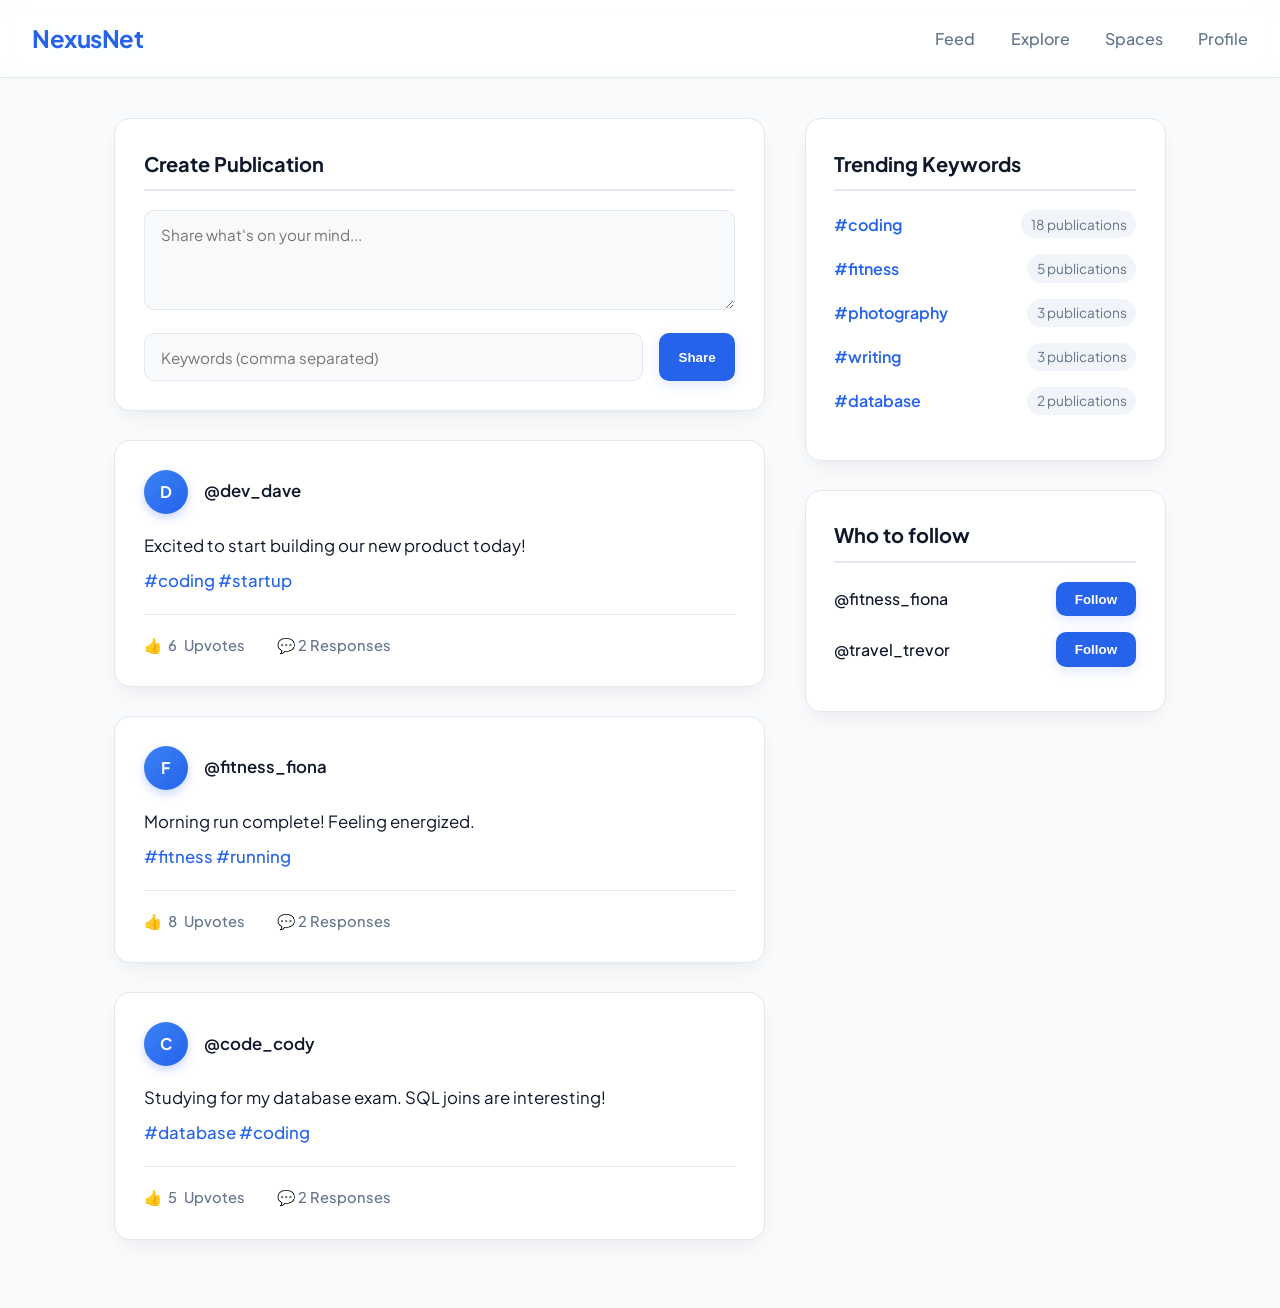
==== index.html @ 93ed7690 "first commit" ====
<!DOCTYPE html>
<html lang="en">
<head>
    <meta charset="UTF-8">
    <meta name="viewport" content="width=device-width, initial-scale=1.0">
    <title>NexusNet | Feed</title>
    <link rel="stylesheet" href="index.css">
</head>
<body>
    <nav class="navbar" id="navbar"></nav>

    <div class="container">
        <main id="feed">
        </main>

        <aside>
            <div class="card" id="trending">
                <!-- Trending hashtags will be rendered here -->
            </div>
            
            <div class="card">
                <h2 class="sidebar-title">Who to follow</h2>
                <ul class="tag-list">
                    <li class="tag-item">
                        <span class="tag-name">@fitness_fiona</span>
                        <button class="btn">Follow</button>
                    </li>
                    <li class="tag-item">
                        <span class="tag-name">@travel_trevor</span>
                        <button class="btn">Follow</button>
                    </li>
                </ul>
            </div>
        </aside>
    </div>

    <script src="main.js"></script>
</body>
</html>
---- index.css ----
@import url('https://fonts.googleapis.com/css2?family=Plus+Jakarta+Sans:wght@400;500;600;700&display=swap');

:root {
    --bg-color: #f8fafc;
    --card-bg: #ffffff;
    --accent: #2563eb;
    --accent-hover: #1d4ed8;
    --text-primary: #0f172a;
    --text-secondary: #64748b;
    --border: #e2e8f0;
    --shadow: 0 10px 25px -5px rgba(15, 23, 42, 0.04), 0 8px 20px -6px rgba(15, 23, 42, 0.04);
    --shadow-hover: 0 20px 25px -5px rgba(37, 99, 235, 0.06), 0 10px 10px -6px rgba(37, 99, 235, 0.04);
}

* {
    margin: 0;
    padding: 0;
    box-sizing: border-box;
}

body {
    background-color: var(--bg-color);
    color: var(--text-primary);
    font-family: 'Plus Jakarta Sans', sans-serif;
    line-height: 1.6;
}

a {
    color: inherit;
    text-decoration: none;
}

.navbar {
    background: rgba(255, 255, 255, 0.85);
    backdrop-filter: blur(12px);
    border-bottom: 1px solid var(--border);
    padding: 1.2rem 2rem;
    position: sticky;
    top: 0;
    z-index: 1000;
    display: flex;
    justify-content: space-between;
    align-items: center;
    box-shadow: 0 1px 3px 0 rgba(0, 0, 0, 0.02);
}

.logo {
    font-family: 'Plus Jakarta Sans', sans-serif;
    font-weight: 700;
    font-size: 1.5rem;
    color: var(--accent);
    letter-spacing: -0.5px;
    display: flex;
    align-items: center;
    gap: 0.5rem;
}

.nav-links {
    display: flex;
    gap: 2.2rem;
}

.nav-links a {
    font-weight: 500;
    color: var(--text-secondary);
    transition: color 0.2s, transform 0.2s;
}

.nav-links a:hover {
    color: var(--accent);
}

.container {
    max-width: 1100px;
    margin: 2.5rem auto;
    display: grid;
    grid-template-columns: 1.8fr 1fr;
    gap: 2.5rem;
    padding: 0 1.5rem;
}

@media (max-width: 900px) {
    .container {
        grid-template-columns: 1fr;
    }
}

.card {
    background: var(--card-bg);
    border-radius: 16px;
    padding: 1.8rem;
    border: 1px solid var(--border);
    margin-bottom: 1.8rem;
    box-shadow: var(--shadow);
    transition: all 0.3s cubic-bezier(0.4, 0, 0.2, 1);
}

.card:hover {
    transform: translateY(-4px);
    box-shadow: var(--shadow-hover);
    border-color: rgba(37, 99, 235, 0.2);
}

.post-header {
    display: flex;
    align-items: center;
    gap: 1rem;
    margin-bottom: 1.2rem;
}

.avatar {
    width: 44px;
    height: 44px;
    border-radius: 50%;
    background: linear-gradient(135deg, #3b82f6 0%, #2563eb 100%);
    color: white;
    display: flex;
    align-items: center;
    justify-content: center;
    font-weight: 700;
    box-shadow: 0 4px 10px rgba(37, 99, 235, 0.25);
}

.post-user {
    font-weight: 600;
    color: var(--text-primary);
    font-size: 1.05rem;
}

.post-content {
    margin-bottom: 1.2rem;
    font-size: 1.05rem;
    color: var(--text-primary);
}

.post-footer {
    display: flex;
    gap: 2rem;
    color: var(--text-secondary);
    font-size: 0.92rem;
    border-top: 1px solid var(--border);
    padding-top: 1.2rem;
    margin-top: 1rem;
}

.action-btn {
    cursor: pointer;
    display: flex;
    align-items: center;
    gap: 0.4rem;
    font-weight: 500;
    transition: color 0.2s, transform 0.1s;
}

.action-btn:hover {
    color: var(--accent);
    transform: scale(1.02);
}

.sidebar-title {
    font-size: 1.25rem;
    font-weight: 700;
    margin-bottom: 1.2rem;
    color: var(--text-primary);
    border-bottom: 2px solid var(--border);
    padding-bottom: 0.6rem;
}

.tag-list {
    list-style: none;
}

.tag-item {
    margin-bottom: 1rem;
    display: flex;
    justify-content: space-between;
    align-items: center;
}

.tag-name {
    font-weight: 500;
    color: var(--text-primary);
}

.tag-count {
    color: var(--text-secondary);
    font-size: 0.85rem;
    background: #f1f5f9;
    padding: 0.2rem 0.6rem;
    border-radius: 20px;
}

.btn {
    background: var(--accent);
    color: white;
    border: none;
    padding: 0.6rem 1.2rem;
    border-radius: 10px;
    cursor: pointer;
    font-weight: 600;
    box-shadow: 0 4px 12px rgba(37, 99, 235, 0.15);
    transition: all 0.2s ease;
}

.btn:hover {
    background: var(--accent-hover);
    box-shadow: 0 6px 16px rgba(37, 99, 235, 0.25);
    transform: translateY(-1px);
}

.input-group {
    margin-bottom: 1.2rem;
}

input,
textarea,
select {
    width: 100%;
    padding: 0.85rem 1rem;
    border-radius: 10px;
    border: 1px solid var(--border);
    background: #f8fafc;
    color: var(--text-primary);
    font-family: inherit;
    font-size: 0.95rem;
    transition: all 0.2s ease;
}

input:focus,
textarea:focus {
    outline: none;
    border-color: var(--accent);
    background: #ffffff;
    box-shadow: 0 0 0 4px rgba(37, 99, 235, 0.1);
}

textarea {
    resize: vertical;
    min-height: 100px;
}
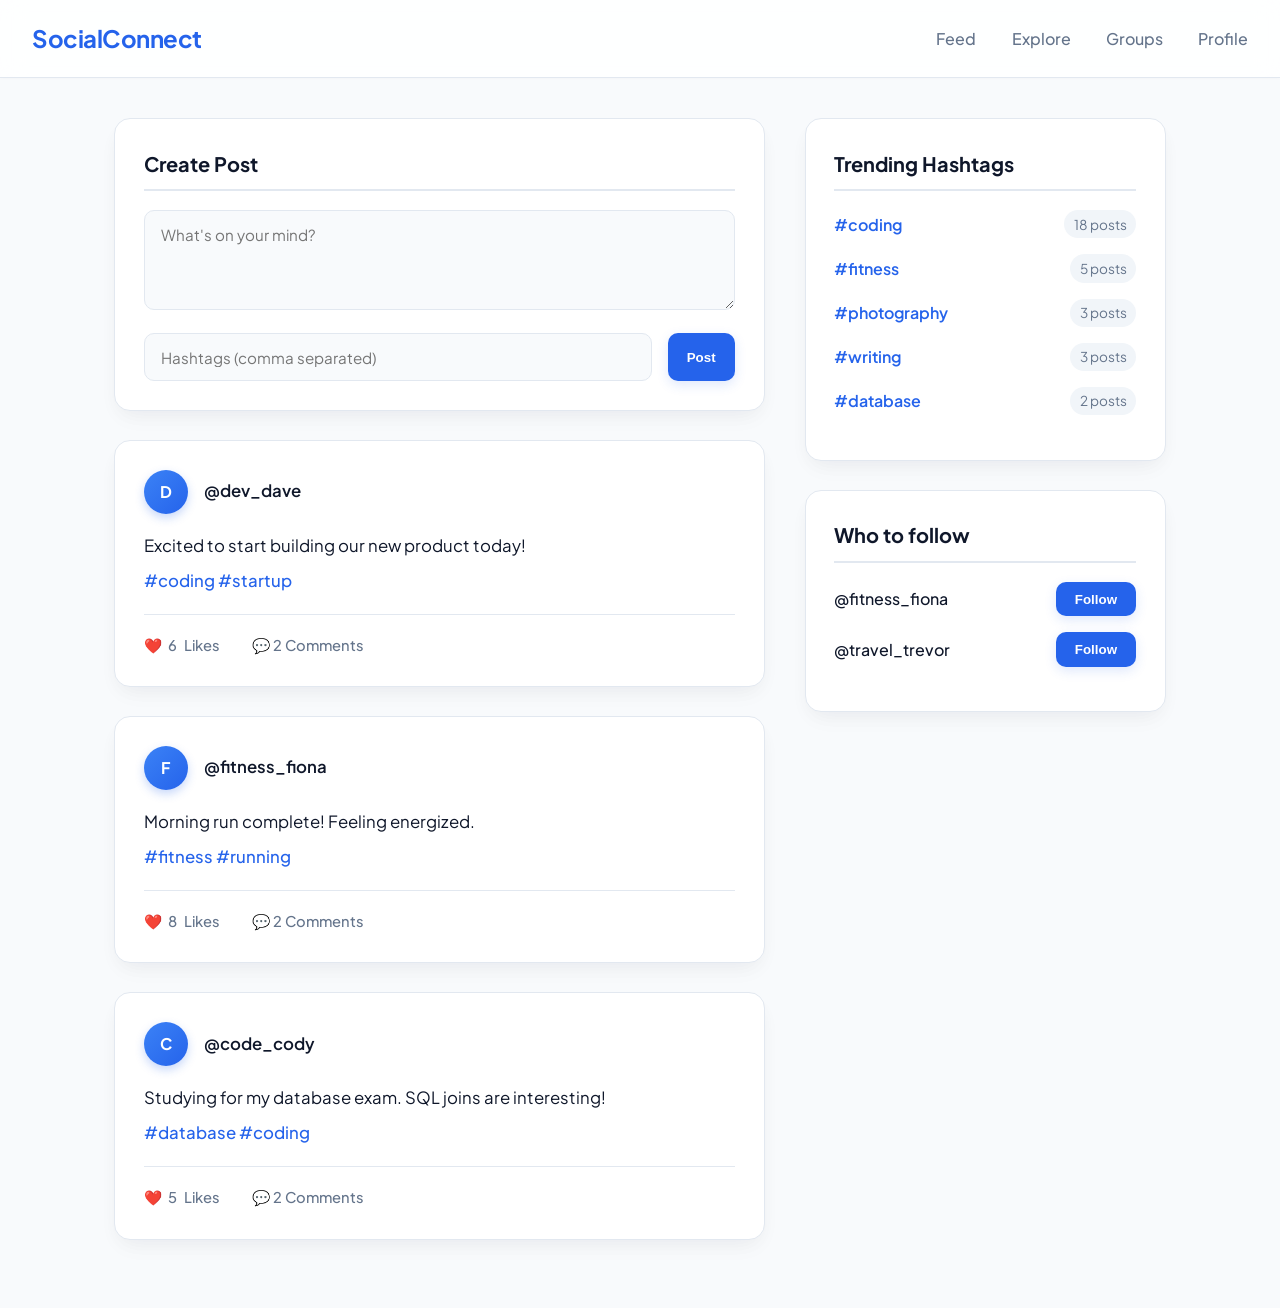
==== commit 7ca33071: "ui update" ====
--- a/index.html
+++ b/index.html
@@ -3,7 +3,7 @@
 <head>
     <meta charset="UTF-8">
     <meta name="viewport" content="width=device-width, initial-scale=1.0">
-    <title>NexusNet | Feed</title>
+    <title>SocialConnect | Feed</title>
     <link rel="stylesheet" href="index.css">
 </head>
 <body>
